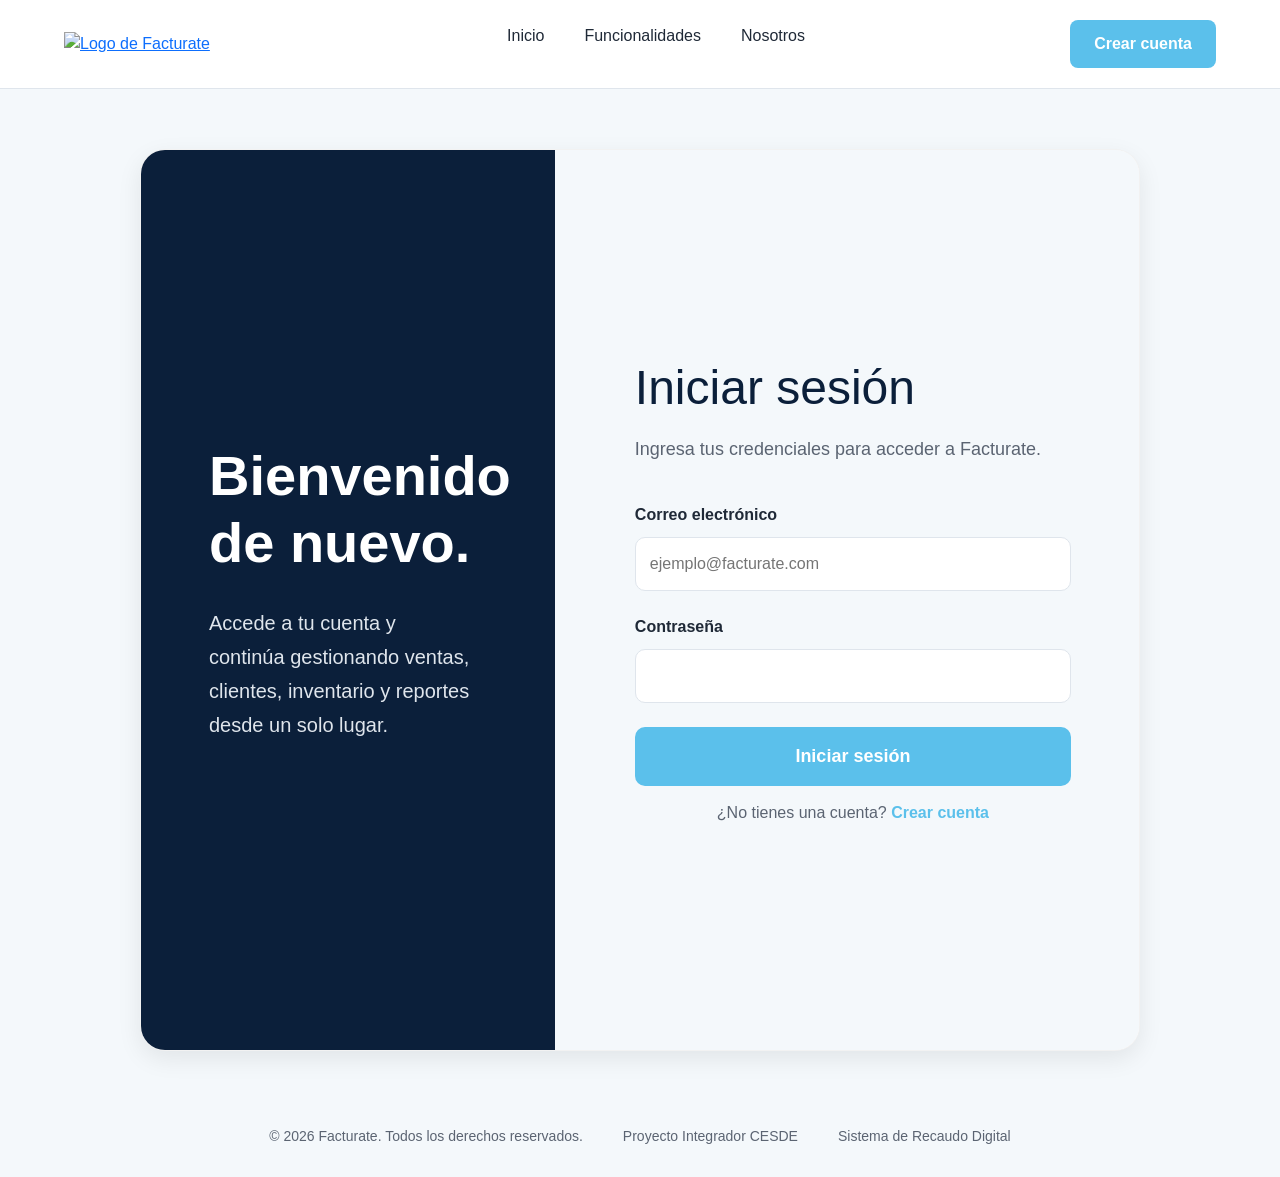
==== login.html @ 7df19f83 "Creacion estructura semantica pagina nosotros" ====
<!DOCTYPE html>
<html lang="es">

<head>
    <meta charset="UTF-8">
    <meta name="viewport" content="width=device-width, initial-scale=1.0">
    <title>Iniciar sesión</title>
    <!-- Bootstrap -->
    <link href="https://cdn.jsdelivr.net/npm/bootstrap@5.3.8/dist/css/bootstrap.min.css" rel="stylesheet">
    <!-- CSS personalizado -->
    <link rel="stylesheet" href="login.css">
</head>

<body>

    <!-- Header -->
    <header>
        <section>
            <a href="index.html#inicio">
                <img src="Imagenes/logo-facturate.png" alt="Logo de Facturate">
            </a>
            <nav aria-label="Navegación principal">
                <ul>
                    <li>
                        <a href="index.html#inicio">Inicio</a>
                    </li>
                    <li>
                        <a href="index.html#funcionalidades">Funcionalidades</a>
                    </li>
                    <li>
                        <a href="nosotros.html">Nosotros</a>
                    </li>
                </ul>
            </nav>
            <a class="login" href="registro.html">Crear cuenta</a>
        </section>
    </header>

    <!-- Main -->
    <main class="container-fluid">

        <section class="login-card">

            <section class="row min-vh-100">

                <!-- Panel izquierdo -->
                <section class="col-lg-5 login-info">
                    <h1>Bienvenido de nuevo.</h1>
                    <p>
                        Accede a tu cuenta y continúa gestionando
                        ventas, clientes, inventario y reportes
                        desde un solo lugar.
                    </p>
                </section>

                <!-- Formulario -->
                <section class="col-lg-7 login-formulario">
                    <h2>Iniciar sesión</h2>
                    <p>Ingresa tus credenciales para acceder a Facturate.</p>
                    <form action="#" method="post" class="row g-4">
                        <article class="col-12">
                            <label for="email">Correo electrónico</label>
                            <input id="email" name="email" type="email" autocomplete="email"
                                placeholder="ejemplo@facturate.com" required>
                        </article>
                        <article class="col-12">
                            <label for="password">Contraseña</label>
                            <input id="password" name="password" type="password" autocomplete="current-password"
                                minlength="8" maxlength="32" required>
                        </article>
                        <article class="col-12">
                            <button class="boton-login" type="submit">Iniciar sesión</button>
                        </article>
                        <article class="col-12 login-registro">
                            <p>
                                ¿No tienes una cuenta?
                                <a href="registro.html">Crear cuenta</a>
                            </p>
                        </article>
                    </form>
                </section>

            </section>

        </section>

    </main>

    <!-- Footer -->
    <footer class="login-footer">
        <p>© 2026 Facturate. Todos los derechos reservados.</p>
        <p>Proyecto Integrador CESDE</p>
        <p>Sistema de Recaudo Digital</p>
    </footer>

</body>

</html>
---- login.css ----
/*----------------- Hoja de estilos de la página de login. Reutiliza algunos estilos del index, como el encabezado y el pie de página.-----------------*/

:root {
    --azul-oscuro: #0b1f3a;
    --azul-claro: #5bc0eb;
    --verde: #37a169;
    --gris-oscuro: #1f2937;
    --gris-medio: #5b6472;
    --gris-claro: #dfe5ec;
    --gris-fondo: #f4f8fb;
    --blanco: #ffffff;
}

* {
    margin: 0;
    padding: 0;
    box-sizing: border-box;
}

body {
    background-color: var(--gris-fondo);
    font-family: Arial, Helvetica, sans-serif;
    color: var(--gris-oscuro);
}

/*Header*/
header {
    background-color: var(--blanco);
    border-bottom: 1px solid var(--gris-claro);
    padding: 20px 0;
    position: sticky;
    top: 0;
    z-index: 1000;
}

header section {
    width: 90%;
    max-width: 1200px;
    margin: 0 auto;
    display: flex;
    justify-content: space-between;
    align-items: center;
}

nav ul {
    display: flex;
    gap: 40px;
    list-style: none;
}

nav a {
    text-decoration: none;
    color: var(--gris-oscuro);
    font-size: 16px;
    font-weight: 500;
}

.login {
    background-color: var(--azul-claro);
    color: var(--blanco);
    text-decoration: none;
    padding: 12px 24px;
    border-radius: 8px;
    font-weight: bold;
}

nav a:hover {
    color: var(--azul-claro);
}

header img {
    width: 180px;
    height: auto;
}

label {
    display: block;
    margin-bottom: 10px;
    font-weight: bold;
    color: var(--gris-oscuro);
}

/*Tarjeta principal*/
.login-card {
    width: 90%;
    max-width: 1000px;
    margin: 60px auto;
    background-color: #fcfcfc;
    border-radius: 25px;
    overflow: hidden;
    box-shadow: 0 8px 25px rgba(0, 0, 0, 0.08);
    border: 1px solid rgba(0, 0, 0, 0.04);
}

.login-info {
    background-color: var(--azul-oscuro);
    color: var(--blanco);
    padding: 80px;
    display: flex;
    flex-direction: column;
    justify-content: center;
}

.login-info h1 {
    font-size: 56px;
    font-weight: bold;
    line-height: 1.2;
    margin-bottom: 30px;
}

.login-info p {
    font-size: 20px;
    line-height: 1.7;
    color: var(--gris-claro);
}

.login-formulario {
    background-color: var(--gris-fondo);
    padding: 80px;
    display: flex;
    flex-direction: column;
    justify-content: center;
}

.login-formulario h2 {
    font-size: 48px;
    color: var(--azul-oscuro);
    margin-bottom: 20px;
}

.login-formulario>p {
    color: var(--gris-medio);
    font-size: 18px;
    margin-bottom: 40px;
}

/*Campos del formulario*/
input {
    width: 100%;
    padding: 14px;
    border: 1px solid var(--gris-claro);
    border-radius: 10px;
    font-size: 16px;
    background-color: var(--blanco);
}

/*Resalta el campo cuando recibe el foco*/
input:focus {
    border-color: var(--azul-claro);
    outline: none;
}

/*Botón de inicio de sesión*/
.boton-login {
    width: 100%;
    background-color: var(--azul-claro);
    color: var(--blanco);
    border: none;
    padding: 16px;
    border-radius: 10px;
    font-size: 18px;
    font-weight: bold;
    cursor: pointer;
}

/*Efecto al pasar el cursor*/
.boton-login:hover {
    opacity: 0.9;
}

/*Enlace de registro*/
.login-registro {
    text-align: center;
    margin-top: 15px;
}

.login-registro p {
    color: var(--gris-medio);
}

.login-registro a {
    color: var(--azul-claro);
    text-decoration: none;
    font-weight: bold;
}

.login-registro a:hover {
    text-decoration: underline;
}

/*Footer*/
.login-footer {
    display: flex;
    justify-content: center;
    gap: 40px;
    padding: 15px 20px 30px;
    font-size: 14px;
}

.login-footer p {
    color: var(--gris-medio);
    margin: 0;
}

/*Diseño responsivo para dispositivos móviles*/
@media (max-width: 480px) {

    /*Reducir el tamaño del logo para celulares*/
    header img {
        width: 140px;
    }

    /*Permite reorganizar los elementos del header*/
    header section {
        flex-wrap: wrap;
        justify-content: center;
        gap: 15px;
    }

    /*Reducir el tamaño del título en celulares*/
    .login-info h1 {
        font-size: 42px;
    }

    .login {
        padding: 8px 12px;
    }

    /*Reducir la separación interna del panel azul*/
    .login-info {
        padding: 40px;
    }

    /*Reducir la separación entre enlaces del menú*/
    nav ul {
        gap: 15px;
    }

    nav a {
        font-size: 14px;
    }

    /*Reducir el espacio interno del formulario*/
    .login-formulario {
        padding: 40px;
    }

    /*Reducir el tamaño del título del formulario*/
    .login-formulario h2 {
        font-size: 36px;
    }

    /*Reducir el tamaño del texto descriptivo del panel azul*/
    .login-info p {
        font-size: 16px;
    }

    nav ul {
        justify-content: center;
        padding-left: 0;
    }

}
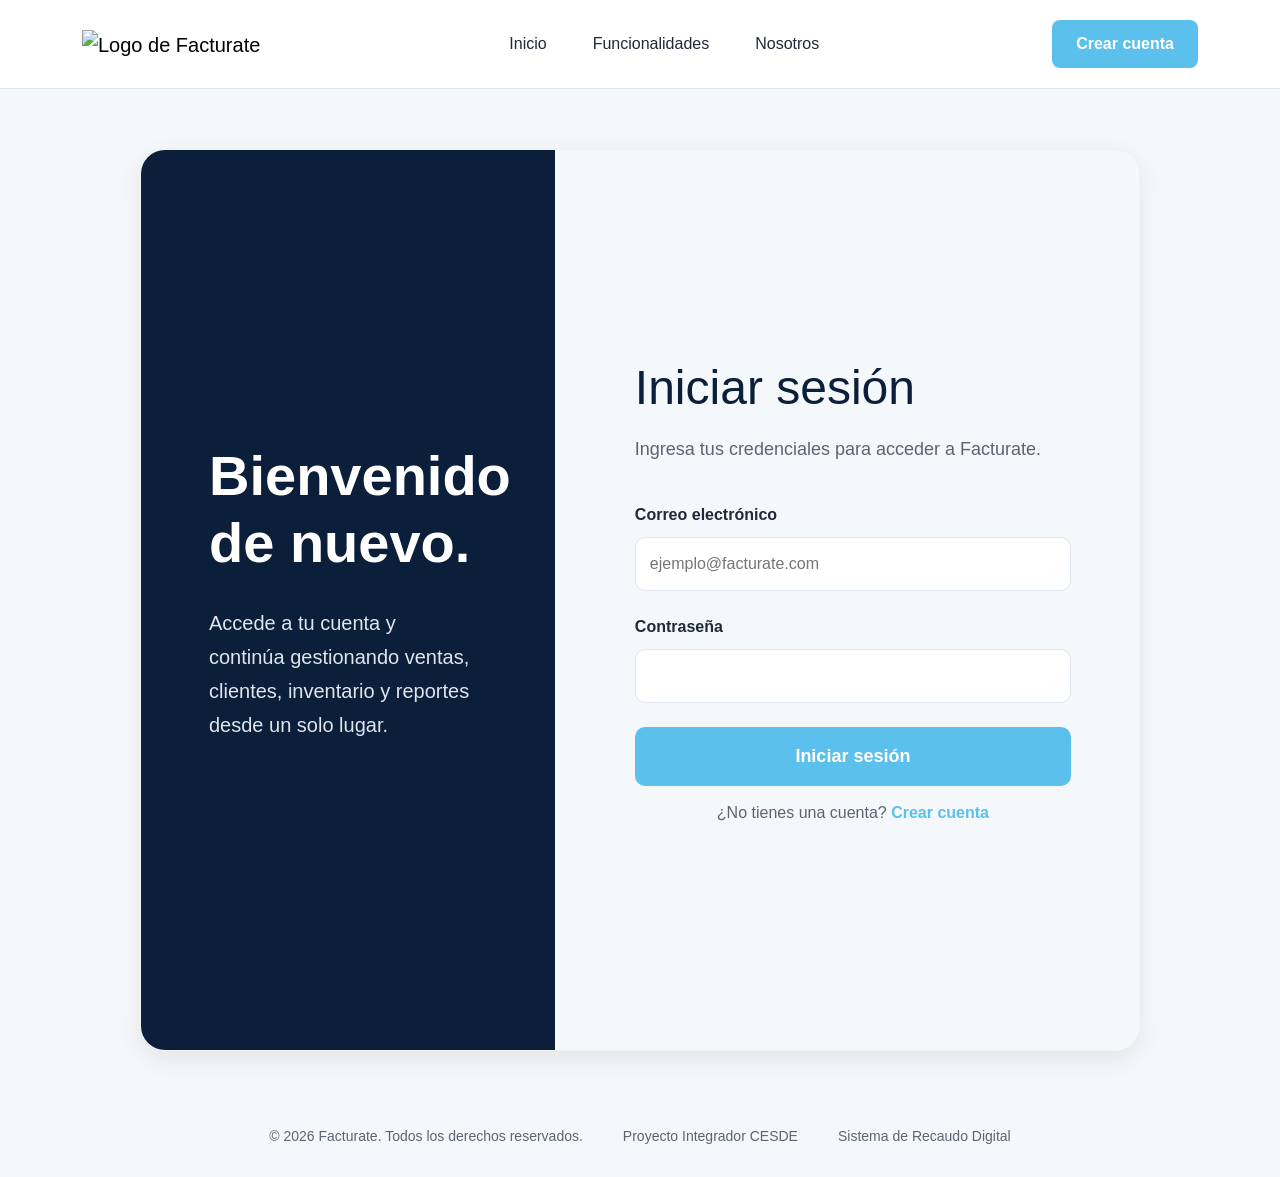
==== commit 662eb4cb: "Implementa menú hamburguesa responsive en todas las páginas" ====
--- a/login.html
+++ b/login.html
@@ -5,6 +5,7 @@
     <meta charset="UTF-8">
     <meta name="viewport" content="width=device-width, initial-scale=1.0">
     <title>Iniciar sesión</title>
+    <link rel="icon" type="image/png" href="Imagenes/favicon.png">
     <!-- Bootstrap -->
     <link href="https://cdn.jsdelivr.net/npm/bootstrap@5.3.8/dist/css/bootstrap.min.css" rel="stylesheet">
     <!-- CSS personalizado -->
@@ -15,25 +16,44 @@
 
     <!-- Header -->
     <header>
-        <section>
-            <a href="index.html#inicio">
-                <img src="Imagenes/logo-facturate.png" alt="Logo de Facturate">
-            </a>
-            <nav aria-label="Navegación principal">
-                <ul>
-                    <li>
-                        <a href="index.html#inicio">Inicio</a>
-                    </li>
-                    <li>
-                        <a href="index.html#funcionalidades">Funcionalidades</a>
-                    </li>
-                    <li>
-                        <a href="nosotros.html">Nosotros</a>
-                    </li>
-                </ul>
-            </nav>
-            <a class="login" href="registro.html">Crear cuenta</a>
-        </section>
+
+        <nav class="navbar navbar-expand-lg">
+
+            <section class="container">
+
+                <a class="navbar-brand" href="index.html#inicio">
+                    <img src="Imagenes/logo-facturate.png" alt="Logo de Facturate">
+                </a>
+                <button class="navbar-toggler" type="button" data-bs-toggle="collapse" data-bs-target="#menuFacturate">
+                    <span class="navbar-toggler-icon"></span>
+                </button>
+                <section class="collapse navbar-collapse" id="menuFacturate">
+                    <ul class="navbar-nav mx-auto">
+                        <li class="nav-item">
+                            <a class="nav-link" href="index.html#inicio">Inicio</a>
+                        </li>
+                        <li class="nav-item">
+                            <a class="nav-link" href="index.html#funcionalidades">Funcionalidades</a>
+                        </li>
+                        <li class="nav-item">
+                            <a class="nav-link" href="nosotros.html">Nosotros</a>
+                        </li>
+                        <!-- Visible solo en móviles -->
+                        <li class="nav-item d-lg-none">
+                            <a class="nav-link" href="registro.html">Crear cuenta</a>
+                        </li>
+                    </ul>
+
+                    <!-- Visible solo en escritorio -->
+                    <a class="login d-none d-lg-inline-block" href="registro.html">
+                        Crear cuenta
+                    </a>
+
+                </section>
+
+            </section>
+
+        </nav>
     </header>
 
     <!-- Main -->
@@ -93,6 +113,8 @@
         <p>Sistema de Recaudo Digital</p>
     </footer>
 
+    <script src="https://cdn.jsdelivr.net/npm/bootstrap@5.3.8/dist/js/bootstrap.bundle.min.js"></script>
+
 </body>
 
 </html>
--- a/login.css
+++ b/login.css
@@ -23,36 +23,37 @@
     color: var(--gris-oscuro);
 }
 
-/*Header*/
+/*========================================
+=                HEADER                  =
+========================================*/
+
 header {
     background-color: var(--blanco);
     border-bottom: 1px solid var(--gris-claro);
-    padding: 20px 0;
     position: sticky;
     top: 0;
     z-index: 1000;
 }
 
-header section {
-    width: 90%;
-    max-width: 1200px;
-    margin: 0 auto;
-    display: flex;
-    justify-content: space-between;
-    align-items: center;
-}
-
-nav ul {
-    display: flex;
-    gap: 40px;
-    list-style: none;
-}
-
-nav a {
-    text-decoration: none;
+.navbar {
+    padding: 20px 0;
+    background-color: var(--blanco);
+}
+
+.navbar-brand img {
+    width: 180px;
+    height: auto;
+}
+
+.nav-link {
     color: var(--gris-oscuro);
     font-size: 16px;
     font-weight: 500;
+    margin: 0 15px;
+}
+
+.nav-link:hover {
+    color: var(--azul-claro);
 }
 
 .login {
@@ -64,13 +65,16 @@
     font-weight: bold;
 }
 
-nav a:hover {
-    color: var(--azul-claro);
-}
-
-header img {
-    width: 180px;
-    height: auto;
+.login:hover {
+    opacity: 0.8;
+}
+
+.navbar-toggler {
+    border: 2px solid var(--gris-medio);
+}
+
+.navbar-toggler:focus {
+    box-shadow: none;
 }
 
 label {
@@ -145,7 +149,8 @@
 }
 
 /*Resalta el campo cuando recibe el foco*/
-input:focus {
+input:focus,
+select:focus {
     border-color: var(--azul-claro);
     outline: none;
 }
@@ -205,40 +210,14 @@
 /*Diseño responsivo para dispositivos móviles*/
 @media (max-width: 480px) {
 
-    /*Reducir el tamaño del logo para celulares*/
-    header img {
-        width: 140px;
-    }
-
-    /*Permite reorganizar los elementos del header*/
-    header section {
-        flex-wrap: wrap;
-        justify-content: center;
-        gap: 15px;
-    }
-
-    /*Reducir el tamaño del título en celulares*/
+    .login-info {
+        padding: 40px;
+    }
+
     .login-info h1 {
         font-size: 42px;
     }
 
-    .login {
-        padding: 8px 12px;
-    }
-
-    /*Reducir la separación interna del panel azul*/
-    .login-info {
-        padding: 40px;
-    }
-
-    /*Reducir la separación entre enlaces del menú*/
-    nav ul {
-        gap: 15px;
-    }
-
-    nav a {
-        font-size: 14px;
-    }
 
     /*Reducir el espacio interno del formulario*/
     .login-formulario {
@@ -255,9 +234,4 @@
         font-size: 16px;
     }
 
-    nav ul {
-        justify-content: center;
-        padding-left: 0;
-    }
-
 }
